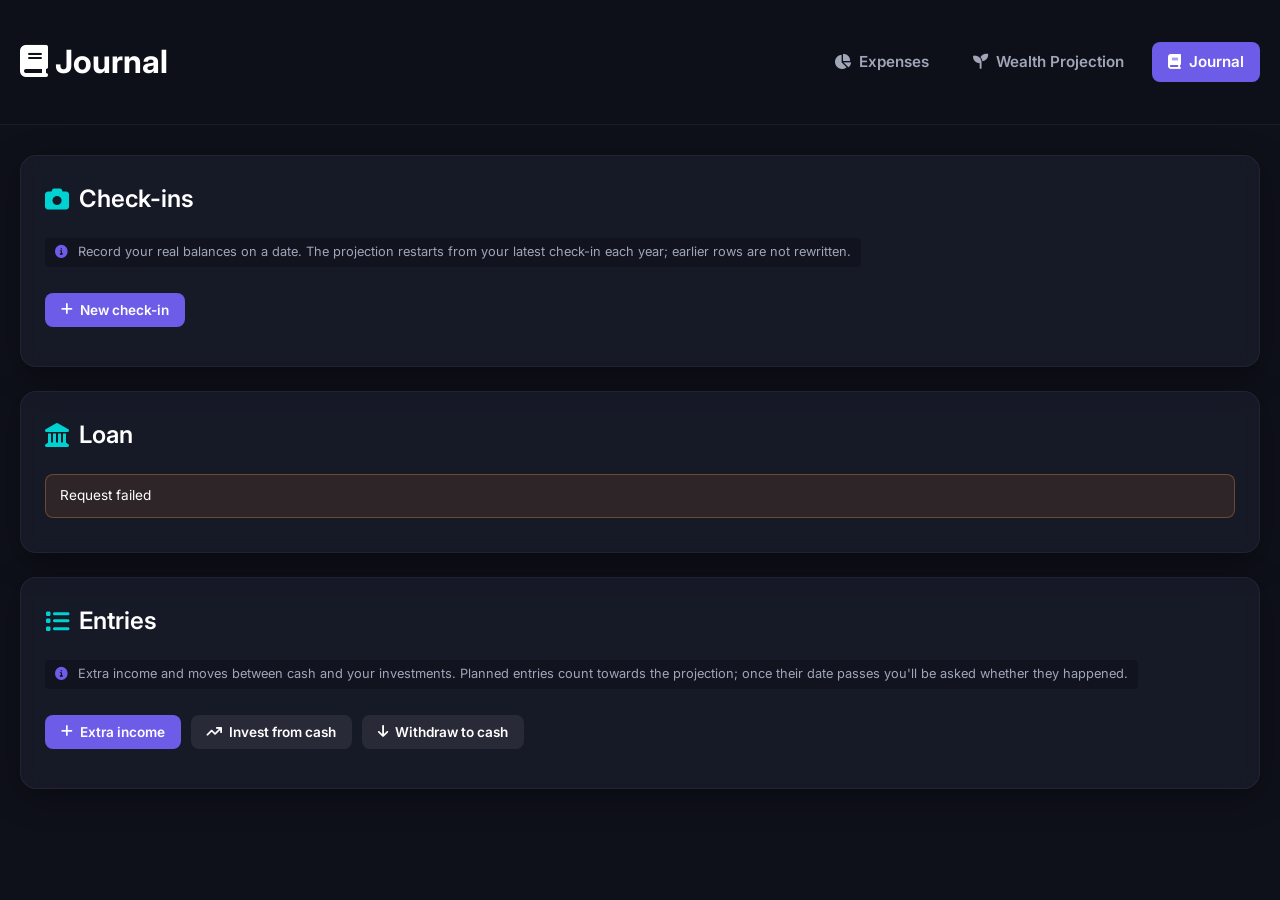
==== static/journal.html @ d1aef1f7 "feat: journal page with loan amortization, check-in anchoring and extra income Adds the Journal page" ====
<!DOCTYPE html>
<html lang="en">
<head>
    <meta charset="UTF-8">
    <meta name="viewport" content="width=device-width, initial-scale=1.0">
    <title>Journal</title>
    <link rel="preconnect" href="https://fonts.googleapis.com">
    <link rel="preconnect" href="https://fonts.gstatic.com" crossorigin>
    <link rel="stylesheet" href="https://cdnjs.cloudflare.com/ajax/libs/font-awesome/6.4.0/css/all.min.css">
    <link rel="stylesheet" href="/static/style.css">
</head>
<body>
    <header class="sticky-header">
        <div class="header-content">
            <h1><i class="fa-solid fa-book"></i> Journal</h1>
            <nav class="page-nav">
                <a href="/" class="nav-link"><i class="fa-solid fa-chart-pie"></i> Expenses</a>
                <a href="/projection" class="nav-link"><i class="fa-solid fa-seedling"></i> Wealth Projection</a>
                <a href="/journal" class="nav-link active"><i class="fa-solid fa-book"></i> Journal</a>
            </nav>
        </div>
    </header>

    <div class="container">
        <div class="dashboard-grid">

            <div class="card" style="grid-column: span 12;">
                <section>
                    <h2><i class="fa-solid fa-camera"></i> Check-ins</h2>
                    <div class="hint-text"><i class="fa-solid fa-circle-info"></i> Record your real balances on a date. The projection restarts from your latest check-in each year; earlier rows are not rewritten.</div>
                    <div class="section-actions">
                        <button class="btn" id="newCheckInBtn"><i class="fa-solid fa-plus"></i> New check-in</button>
                    </div>
                    <div id="checkIns" class="table-container journal-table"></div>
                </section>
            </div>

            <div class="card" style="grid-column: span 12;">
                <section>
                    <h2><i class="fa-solid fa-landmark"></i> Loan</h2>
                    <div id="loanSection"></div>
                </section>
            </div>

            <div class="card" style="grid-column: span 12;">
                <section>
                    <h2><i class="fa-solid fa-list"></i> Entries</h2>
                    <div class="hint-text"><i class="fa-solid fa-circle-info"></i> Extra income and moves between cash and your investments. Planned entries count towards the projection; once their date passes you'll be asked whether they happened.</div>
                    <div class="section-actions">
                        <button class="btn" id="addIncomeBtn"><i class="fa-solid fa-plus"></i> Extra income</button>
                        <button class="btn btn-secondary" id="investBtn"><i class="fa-solid fa-arrow-trend-up"></i> Invest from cash</button>
                        <button class="btn btn-secondary" id="withdrawBtn"><i class="fa-solid fa-arrow-down"></i> Withdraw to cash</button>
                    </div>
                    <div id="entries" class="table-container journal-table"></div>
                </section>
            </div>

        </div>
    </div>

    <div id="modalOverlay" class="modal-overlay">
        <div class="modal" id="modal"></div>
    </div>

    <script src="/static/html-utils.js"></script>
    <script src="/static/journal.js"></script>
</body>
</html>
---- static/style.css ----
@import url('https://fonts.googleapis.com/css2?family=Inter:wght@300;400;500;600;700;800&display=swap');

:root {
    --bg-primary: #0f111a;
    --bg-secondary: #1a1d2d;
    --bg-card: rgba(26, 29, 45, 0.7);
    --text-main: #ffffff;
    --text-muted: #a0a5b8;
    --accent: #6c5ce7;
    --accent-glow: rgba(108, 92, 231, 0.4);
    --accent-secondary: #00d2d3;
    --border-color: rgba(255, 255, 255, 0.08);
    --card-shadow: 0 8px 32px 0 rgba(0, 0, 0, 0.37);
    --glass-border: 1px solid rgba(255, 255, 255, 0.05);
}

body {
    font-family: 'Inter', sans-serif;
    background-color: var(--bg-primary);
    color: var(--text-main);
    margin: 0;
    padding: 0;
    overflow-x: hidden;
    line-height: 1.6;
}

/* Scrollbar styling */
::-webkit-scrollbar {
    width: 8px;
}
::-webkit-scrollbar-track {
    background: var(--bg-primary);
}
::-webkit-scrollbar-thumb {
    background: var(--bg-secondary);
    border-radius: 4px;
}
::-webkit-scrollbar-thumb:hover {
    background: var(--accent);
}

/* Sticky Header with Frosted Glass */
.sticky-header {
    position: sticky;
    top: 0;
    background: rgba(15, 17, 26, 0.85);
    backdrop-filter: blur(16px);
    -webkit-backdrop-filter: blur(16px);
    z-index: 100;
    border-bottom: var(--glass-border);
    padding: 15px 0;
    transition: all 0.3s ease;
}

.header-content {
    max-width: 1400px;
    margin: 0 auto;
    padding: 0 20px;
    display: flex;
    align-items: center;
    justify-content: space-between;
    flex-wrap: wrap;
    gap: 20px;
}

#groupName {
    margin: 0;
    font-size: 2.2em;
    font-weight: 800;
    letter-spacing: -0.5px;
    background: linear-gradient(135deg, #fff 0%, #a0a5b8 100%);
    -webkit-background-clip: text;
    -webkit-text-fill-color: transparent;
    display: flex;
    align-items: center;
    gap: 12px;
}

/* Stats Cards in Header */
#quickStats {
    display: flex;
    gap: 16px;
    justify-content: center;
    flex-wrap: wrap;
}

.stat-card {
    background: var(--bg-secondary);
    border: var(--glass-border);
    border-radius: 12px;
    padding: 12px 24px;
    box-shadow: 0 4px 15px rgba(0,0,0,0.2);
    display: flex;
    flex-direction: column;
    align-items: center;
    justify-content: center;
    min-width: 140px;
    transition: transform 0.3s ease, box-shadow 0.3s ease;
}

.stat-card:hover {
    transform: translateY(-3px);
    box-shadow: 0 8px 25px rgba(0,0,0,0.4), 0 0 15px var(--accent-glow);
    border-color: rgba(108, 92, 231, 0.3);
}

.stat-card span {
    font-size: 0.85em;
    text-transform: uppercase;
    letter-spacing: 1px;
    color: var(--text-muted);
    margin-bottom: 4px;
    font-weight: 600;
}

.stat-card strong, .stat-card b {
    font-size: 1.4em;
    font-weight: 700;
    color: var(--accent-secondary);
}

.container {
    max-width: 1400px;
    margin: 30px auto;
    padding: 0 20px;
}

/* Dashboard Grid Layout */
.dashboard-grid {
    display: grid;
    grid-template-columns: repeat(12, 1fr);
    grid-auto-rows: minmax(auto, auto);
    gap: 24px;
}

/* Glassmorphism Cards */
.card {
    background: var(--bg-card);
    backdrop-filter: blur(8px);
    -webkit-backdrop-filter: blur(8px);
    border: var(--glass-border);
    border-radius: 16px;
    box-shadow: var(--card-shadow);
    padding: 24px;
    transition: transform 0.3s ease, border-color 0.3s ease;
    animation: fadeIn 0.6s ease-out backwards;
}

.card:hover {
    border-color: rgba(255, 255, 255, 0.15);
    box-shadow: 0 12px 40px 0 rgba(0, 0, 0, 0.45);
}

@keyframes fadeIn {
    from { opacity: 0; transform: translateY(20px); }
    to { opacity: 1; transform: translateY(0); }
}

/* Staggered animation delays for cards */
.card:nth-child(1) { animation-delay: 0.1s; }
.card:nth-child(2) { animation-delay: 0.2s; }
.card:nth-child(3) { animation-delay: 0.3s; }
.card:nth-child(4) { animation-delay: 0.4s; }
.card:nth-child(5) { animation-delay: 0.5s; }
.card:nth-child(6) { animation-delay: 0.6s; }

/* Grid Placing */
#filters-section { grid-column: span 12; }
#trend-card { grid-column: span 8; }
#prediction-card { grid-column: span 4; }
#category-cumulative-card { grid-column: span 6; }
#monthwise-card { grid-column: span 6; }
#recurring-card { grid-column: span 12; }

@media (max-width: 1100px) {
    #trend-card, #prediction-card, #category-cumulative-card, #monthwise-card {
        grid-column: span 12;
    }
}

h2, h3 {
    color: #fff;
    margin-top: 0;
    margin-bottom: 20px;
    font-weight: 600;
    display: flex;
    align-items: center;
    gap: 10px;
}

h2 i, h3 i {
    color: var(--accent-secondary);
}

canvas {
    width: 100% !important;
    max-height: 400px;
    cursor: pointer; /* To show it's clickable for deep dives */
}

/* Filters Section Styling - Modern */
#filters-section {
    padding: 20px 30px;
    display: flex;
    justify-content: space-between;
    align-items: center;
    flex-wrap: wrap;
    gap: 20px;
    background: linear-gradient(145deg, var(--bg-card), rgba(15, 17, 26, 0.6));
    border-left: 4px solid var(--accent);
}

.filter-heading {
    margin: 0;
    font-size: 1.4em;
    background: transparent;
    -webkit-text-fill-color: var(--text-main);
}

.filter-row {
    display: flex;
    flex-wrap: wrap;
    gap: 20px;
    flex: 1;
    justify-content: flex-end;
}

.filter-group {
    display: flex;
    flex-direction: column;
    gap: 6px;
}

.filter-group-title {
    font-size: 0.85em;
    color: var(--text-muted);
    font-weight: 600;
    text-transform: uppercase;
    letter-spacing: 0.5px;
}

.filter-controls {
    display: flex;
    gap: 8px;
}

select, input[type="number"] {
    background: rgba(0, 0, 0, 0.2);
    border: 1px solid var(--border-color);
    color: var(--text-main);
    padding: 10px 14px;
    border-radius: 8px;
    font-family: inherit;
    font-size: 0.95em;
    outline: none;
    transition: all 0.3s ease;
    cursor: pointer;
    appearance: none; /* remove default arrow */
    background-image: url("data:image/svg+xml;charset=US-ASCII,%3Csvg%20xmlns%3D%22http%3A%2F%2Fwww.w3.org%2F2000%2Fsvg%22%20width%3D%22292.4%22%20height%3D%22292.4%22%3E%3Cpath%20fill%3D%22%23a0a5b8%22%20d%3D%22M287%2069.4a17.6%2017.6%200%200%200-13-5.4H18.4c-5%200-9.3%201.8-12.9%205.4A17.6%2017.6%200%200%200%200%2082.2c0%205%201.8%209.3%205.4%2012.9l128%20127.9c3.6%203.6%207.8%205.4%2012.8%205.4s9.2-1.8%2012.8-5.4L287%2095c3.5-3.5%205.4-7.8%205.4-12.8%200-5-1.9-9.2-5.5-12.8z%22%2F%3E%3C%2Fsvg%3E");
    background-repeat: no-repeat;
    background-position: right 12px top 50%;
    background-size: 10px auto;
    padding-right: 32px;
}

select:hover, input[type="number"]:hover {
    border-color: rgba(255, 255, 255, 0.2);
    background-color: rgba(0, 0, 0, 0.3);
}

select:focus, input[type="number"]:focus {
    border-color: var(--accent);
    box-shadow: 0 0 0 2px var(--accent-glow);
}

select option {
    background: var(--bg-secondary);
    color: var(--text-main);
}

input[type="number"] {
    background-image: none;
    padding-right: 14px;
}

/* Tables */
.table-container {
    overflow-x: auto;
    margin-top: 15px;
}

table {
    width: 100%;
    border-collapse: separate;
    border-spacing: 0 8px;
}

th, td {
    padding: 14px 16px;
    text-align: left;
}

th {
    color: var(--text-muted);
    font-size: 0.85em;
    text-transform: uppercase;
    letter-spacing: 1px;
    border-bottom: 1px solid var(--border-color);
}

tr tbody {
    transition: all 0.3s ease;
}

tbody tr {
    background: rgba(255, 255, 255, 0.02);
    transition: transform 0.2s ease, background 0.2s ease;
}

tbody tr td:first-child { border-top-left-radius: 8px; border-bottom-left-radius: 8px; }
tbody tr td:last-child { border-top-right-radius: 8px; border-bottom-right-radius: 8px; }

tbody tr:hover {
    background: rgba(255, 255, 255, 0.06);
    transform: scale(1.01);
}

/* Category Icons */
td i {
    color: var(--accent-secondary);
    width: 24px;
    text-align: center;
}

/* Tooltip/Reset Hint */
.hint-text {
    font-size: 0.8em;
    color: var(--text-muted);
    margin-top: -10px;
    margin-bottom: 20px;
    display: inline-block;
    padding: 4px 10px;
    background: rgba(0,0,0,0.2);
    border-radius: 4px;
}

.hint-text i {
    margin-right: 6px;
    color: var(--accent);
}

/* Utility classes */
.flex-row { display: flex; align-items: center; gap: 10px; }
.badge {
    background: var(--accent-glow);
    color: #fff;
    padding: 4px 10px;
    border-radius: 20px;
    font-size: 0.8em;
    font-weight: 600;
}

/* Deep dive visual cue for canvas */
.chart-container {
    position: relative;
}
.chart-container::after {
    content: "👆 Click on a bar/line to deep dive";
    position: absolute;
    bottom: -25px;
    right: 0;
    font-size: 0.75em;
    color: var(--text-muted);
    opacity: 0.5;
    transition: opacity 0.3s;
}
.chart-container:hover::after {
    opacity: 1;
}

/* Page navigation */
.page-nav {
    display: flex;
    gap: 12px;
}

.nav-link {
    color: var(--text-muted);
    text-decoration: none;
    padding: 8px 16px;
    border-radius: 8px;
    font-weight: 600;
    font-size: 0.95em;
    transition: all 0.3s ease;
    display: flex;
    align-items: center;
    gap: 8px;
}

.nav-link:hover {
    color: #fff;
    background: rgba(255, 255, 255, 0.06);
}

.nav-link.active {
    color: #fff;
    background: var(--accent);
}

/* Assumptions form */
.assumptions-form fieldset {
    border: 1px solid var(--border-color);
    border-radius: 12px;
    padding: 16px 20px 20px;
    margin-bottom: 20px;
    display: grid;
    grid-template-columns: repeat(auto-fill, minmax(220px, 1fr));
    gap: 16px;
}

.assumptions-form legend {
    padding: 0 8px;
    color: var(--accent-secondary);
    font-weight: 600;
    text-transform: uppercase;
    font-size: 0.85em;
    letter-spacing: 0.5px;
}

.form-field {
    display: flex;
    flex-direction: column;
    gap: 6px;
}

.form-field label {
    font-size: 0.8em;
    color: var(--text-muted);
    font-weight: 600;
}

.form-field input {
    background: rgba(0, 0, 0, 0.2);
    border: 1px solid var(--border-color);
    color: var(--text-main);
    padding: 10px 12px;
    border-radius: 8px;
    font-family: inherit;
    font-size: 0.95em;
    outline: none;
    transition: all 0.3s ease;
}

.form-field input:focus {
    border-color: var(--accent);
    box-shadow: 0 0 0 2px var(--accent-glow);
}

.form-actions {
    display: flex;
    align-items: center;
    gap: 14px;
}

.form-actions button, .extra-income-form button {
    background: var(--accent);
    color: #fff;
    border: none;
    padding: 12px 22px;
    border-radius: 8px;
    font-weight: 600;
    cursor: pointer;
    display: flex;
    align-items: center;
    gap: 8px;
    transition: all 0.3s ease;
}

.form-actions button:hover, .extra-income-form button:hover {
    background: #5a4bd6;
    box-shadow: 0 4px 15px var(--accent-glow);
}

.save-status {
    font-size: 0.85em;
    color: var(--accent-secondary);
}

/* Extra income form */
.extra-income-form {
    display: flex;
    gap: 12px;
    flex-wrap: wrap;
    margin-bottom: 16px;
}

.extra-income-form input {
    background: rgba(0, 0, 0, 0.2);
    border: 1px solid var(--border-color);
    color: var(--text-main);
    padding: 10px 12px;
    border-radius: 8px;
    font-family: inherit;
}

.extra-income-form input[type="text"] {
    flex: 1;
    min-width: 160px;
}

.extra-income-form select {
    min-width: 110px;
}

.form-field select {
    width: 100%;
}

/* Dense projection table */
.dense-table table {
    font-size: 0.82em;
    border-spacing: 0 4px;
}

.dense-table th, .dense-table td {
    padding: 8px 10px;
    white-space: nowrap;
}

/* Milestone years get a badge on the Year cell instead of a full-row tint,
   since the row's other cells now carry their own column-group tinting. */
.dense-table tr.milestone-row td:first-child {
    background: var(--accent) !important;
    color: #fff;
    font-weight: 700;
}

/* Column-group tinting: lets the Expense/Income/Cash Flow/Equity/Debt
   sections read as distinct vertical bands down the table. */
.dense-table .col-group-expense { background: rgba(255, 107, 107, 0.08); }
.dense-table .col-group-income { background: rgba(0, 210, 211, 0.07); }
.dense-table .col-group-cashflow { background: rgba(255, 206, 86, 0.07); }
.dense-table .col-group-equity { background: rgba(108, 92, 231, 0.12); }
.dense-table .col-group-debt { background: rgba(255, 159, 64, 0.09); }
.dense-table .col-group-total { background: rgba(255, 255, 255, 0.06); }

.dense-table .group-header-cell {
    text-align: center;
    font-size: 0.75em;
    text-transform: uppercase;
    letter-spacing: 1px;
    color: var(--text-main);
    font-weight: 700;
    padding: 10px 10px 6px;
}

.dense-table thead tr.group-header-row th {
    border-bottom: none;
}

.delete-row-btn {
    background: transparent;
    border: none;
    color: #ff6b6b;
    cursor: pointer;
    font-size: 1em;
}

/* Floating action button to open the assumptions drawer */
.fab-btn {
    position: fixed;
    bottom: 30px;
    right: 30px;
    background: var(--accent);
    color: #fff;
    border: none;
    width: 56px;
    height: 56px;
    border-radius: 50%;
    font-size: 1.3em;
    cursor: pointer;
    box-shadow: 0 8px 25px rgba(0, 0, 0, 0.4), 0 0 15px var(--accent-glow);
    z-index: 150;
    display: flex;
    align-items: center;
    justify-content: center;
    transition: transform 0.3s ease, box-shadow 0.3s ease;
}

.fab-btn:hover {
    transform: scale(1.08);
    box-shadow: 0 10px 30px rgba(0, 0, 0, 0.5), 0 0 20px var(--accent-glow);
}

/* Right-hand drawer for Assumptions & Extra Income */
.drawer-overlay {
    position: fixed;
    inset: 0;
    background: rgba(0, 0, 0, 0.55);
    backdrop-filter: blur(2px);
    opacity: 0;
    pointer-events: none;
    transition: opacity 0.3s ease;
    z-index: 200;
}

.drawer-overlay.open {
    opacity: 1;
    pointer-events: auto;
}

.drawer {
    position: fixed;
    top: 0;
    right: 0;
    height: 100vh;
    width: min(480px, 92vw);
    background: var(--bg-secondary);
    border-left: var(--glass-border);
    box-shadow: -8px 0 40px rgba(0, 0, 0, 0.5);
    transform: translateX(100%);
    transition: transform 0.35s ease;
    z-index: 201;
    overflow-y: auto;
    padding: 24px;
}

.drawer.open {
    transform: translateX(0);
}

.drawer-header {
    display: flex;
    align-items: center;
    justify-content: space-between;
    margin-bottom: 12px;
}

.drawer-header h2 {
    margin: 0;
}

.drawer-close-btn {
    background: transparent;
    border: none;
    color: var(--text-muted);
    font-size: 1.4em;
    cursor: pointer;
    transition: color 0.2s ease;
    line-height: 1;
}

.drawer-close-btn:hover {
    color: #fff;
}

.drawer-divider {
    border: none;
    border-top: 1px solid var(--border-color);
    margin: 28px 0 20px;
}

/* Inside the narrower drawer, stack form fields in a single column */
.drawer .assumptions-form fieldset {
    grid-template-columns: 1fr;
}

.drawer .extra-income-form {
    flex-direction: column;
}

.drawer .extra-income-form input[type="text"] {
    min-width: 0;
}

/* --- Projection: actual vs forecast month sub-rows --- */
.dense-table .year-toggle {
    cursor: pointer;
    user-select: none;
}
.dense-table .year-toggle .chevron {
    display: inline-block;
    width: 1em;
    transition: transform 0.15s ease;
}
.dense-table .year-toggle.expanded .chevron {
    transform: rotate(90deg);
}
.dense-table .source-badge {
    margin-left: 6px;
    padding: 1px 6px;
    border-radius: 8px;
    font-size: 0.65rem;
    font-weight: 600;
    text-transform: uppercase;
    letter-spacing: 0.03em;
}
.dense-table .source-badge.source-actual { background: rgba(0, 210, 211, 0.2); color: #00d2d3; }
.dense-table .source-badge.source-blended { background: rgba(108, 92, 231, 0.25); color: #a99cff; }
.dense-table .source-badge.source-gap { background: rgba(255, 159, 64, 0.2); color: #ff9f40; }

.dense-table tr.month-row td { font-size: 0.85em; }
.dense-table tr.month-row td:first-child { padding-left: 1.6em; }
.dense-table tr.month-row.month-actual td { color: #00d2d3; font-weight: 600; }
.dense-table tr.month-row.month-in-progress td {
    color: #a99cff;
    font-style: italic;
    border-top: 1px dashed rgba(169, 156, 255, 0.5);
    border-bottom: 1px dashed rgba(169, 156, 255, 0.5);
}
.dense-table tr.month-row.month-forecast td { color: var(--text-muted); }
.dense-table tr.month-row.month-no-data td {
    color: #ff9f40;
    background: repeating-linear-gradient(135deg, rgba(255, 159, 64, 0.14) 0 6px, transparent 6px 12px);
}
.dense-table tr.month-row.hidden { display: none; }

.status-legend {
    display: flex;
    flex-wrap: wrap;
    gap: 14px;
    margin: 8px 0 12px;
    font-size: 0.8rem;
    color: var(--text-muted);
}
.status-legend .swatch {
    display: inline-block;
    width: 10px;
    height: 10px;
    margin-right: 5px;
    border-radius: 2px;
    vertical-align: middle;
}

/* --- Projection: loan columns, check-in badge --- */
.dense-table .col-group-loan { background: rgba(255, 99, 132, 0.09); }
.dense-table .source-badge.source-checkin { background: rgba(255, 206, 86, 0.2); color: #ffce56; }

/* --- Journal page --- */
.btn {
    background: var(--accent);
    color: #fff;
    border: none;
    padding: 9px 16px;
    border-radius: 8px;
    font-family: inherit;
    font-weight: 600;
    font-size: 0.85rem;
    cursor: pointer;
    display: inline-flex;
    align-items: center;
    gap: 7px;
    transition: all 0.2s ease;
}
.btn:hover { background: #5a4bd6; box-shadow: 0 4px 15px var(--accent-glow); }
.btn.btn-secondary { background: rgba(255, 255, 255, 0.08); }
.btn.btn-secondary:hover { background: rgba(255, 255, 255, 0.14); box-shadow: none; }
.btn-link {
    background: none;
    border: none;
    color: var(--text-muted);
    cursor: pointer;
    font-family: inherit;
    font-size: 0.8rem;
    padding: 2px 6px;
}
.btn-link:hover { color: #ff6b6b; }
.btn-link.confirm:hover { color: var(--accent-secondary); }

.section-actions { display: flex; flex-wrap: wrap; gap: 10px; margin: 6px 0 14px; }

.stat-grid {
    display: grid;
    grid-template-columns: repeat(auto-fit, minmax(160px, 1fr));
    gap: 12px;
    margin: 10px 0 16px;
}
.stat {
    background: rgba(0, 0, 0, 0.2);
    border: 1px solid var(--border-color);
    border-radius: 10px;
    padding: 12px 14px;
}
.stat .stat-label { font-size: 0.72rem; color: var(--text-muted); text-transform: uppercase; letter-spacing: 0.04em; }
.stat .stat-value { font-size: 1.25rem; font-weight: 700; margin-top: 2px; }

.journal-table table { border-spacing: 0 4px; }
.journal-table th, .journal-table td { padding: 8px 12px; font-size: 0.85rem; }
.journal-table .num { text-align: right; font-variant-numeric: tabular-nums; }
.journal-table tr.estimated td { color: var(--text-muted); font-style: italic; }
.journal-table tr.needs-confirmation td { background: rgba(255, 159, 64, 0.12); }

.tag {
    display: inline-block;
    padding: 1px 8px;
    border-radius: 8px;
    font-size: 0.7rem;
    font-weight: 600;
    background: rgba(255, 255, 255, 0.08);
    color: var(--text-muted);
}
.tag.tag-planned { background: rgba(169, 156, 255, 0.2); color: #a99cff; }
.tag.tag-received { background: rgba(0, 210, 211, 0.2); color: #00d2d3; }
.tag.tag-approx { background: rgba(255, 159, 64, 0.2); color: #ff9f40; }

.notice {
    padding: 10px 14px;
    margin: 10px 0;
    border-radius: 8px;
    font-size: 0.85rem;
    background: rgba(255, 159, 64, 0.1);
    border: 1px solid rgba(255, 159, 64, 0.3);
}
.notice.info { background: rgba(108, 92, 231, 0.12); border-color: rgba(108, 92, 231, 0.35); }

.modal-overlay {
    position: fixed;
    inset: 0;
    background: rgba(0, 0, 0, 0.6);
    backdrop-filter: blur(2px);
    display: none;
    align-items: center;
    justify-content: center;
    z-index: 300;
}
.modal-overlay.open { display: flex; }
.modal {
    background: var(--bg-secondary);
    border: var(--glass-border);
    border-radius: 14px;
    box-shadow: var(--card-shadow);
    padding: 22px 24px;
    width: min(460px, 94vw);
    max-height: 90vh;
    overflow-y: auto;
}
.modal h3 { margin: 0 0 14px; }
.modal .form-field { margin-bottom: 12px; }
.modal .form-field input[type="text"],
.modal .form-field input[type="date"],
.modal .form-field input[type="number"],
.modal .form-field select { width: 100%; box-sizing: border-box; }
.modal .form-field input[type="date"] {
    background: rgba(0, 0, 0, 0.2);
    border: 1px solid var(--border-color);
    color: var(--text-main);
    padding: 10px 12px;
    border-radius: 8px;
    font-family: inherit;
}
.modal .field-check { display: flex; align-items: center; gap: 8px; font-size: 0.85rem; margin-bottom: 12px; }
.modal-note { font-size: 0.82rem; color: var(--accent-secondary); min-height: 1.2em; margin-bottom: 10px; }
.modal-error { font-size: 0.82rem; color: #ff6b6b; min-height: 1.2em; margin-bottom: 8px; }
.modal-actions { display: flex; gap: 10px; justify-content: flex-end; }
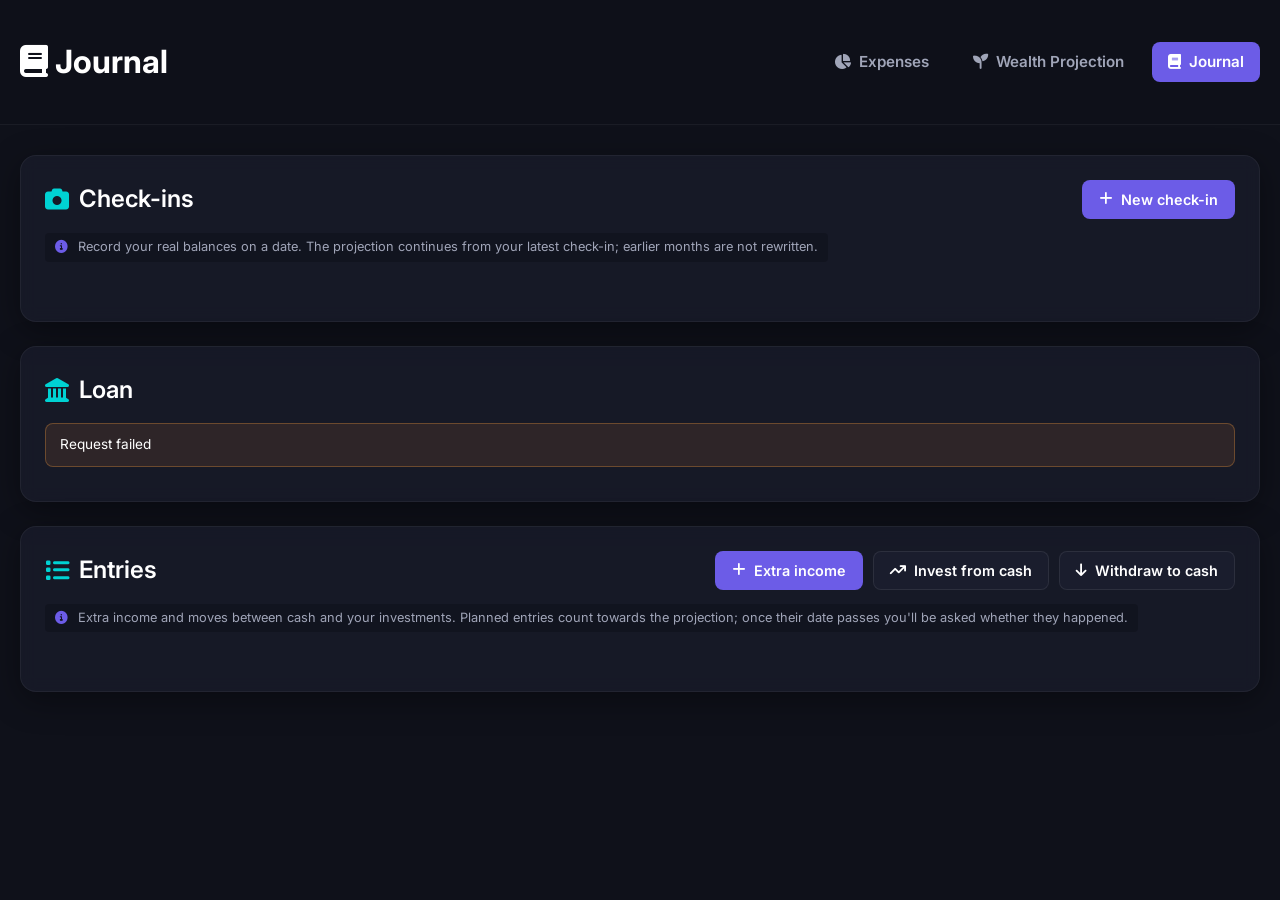
==== commit 4997968f: "feat: edit and delete on every Journal table; restore Journal/projection styles Check-ins, loan term" ====
--- a/static/journal.html
+++ b/static/journal.html
@@ -26,31 +26,38 @@
 
             <div class="card" style="grid-column: span 12;">
                 <section>
-                    <h2><i class="fa-solid fa-camera"></i> Check-ins</h2>
-                    <div class="hint-text"><i class="fa-solid fa-circle-info"></i> Record your real balances on a date. The projection restarts from your latest check-in each year; earlier rows are not rewritten.</div>
-                    <div class="section-actions">
-                        <button class="btn" id="newCheckInBtn"><i class="fa-solid fa-plus"></i> New check-in</button>
+                    <div class="card-header">
+                        <h2><i class="fa-solid fa-camera"></i> Check-ins</h2>
+                        <div class="card-actions">
+                            <button class="btn" id="newCheckInBtn"><i class="fa-solid fa-plus"></i> New check-in</button>
+                        </div>
                     </div>
+                    <div class="hint-text"><i class="fa-solid fa-circle-info"></i> Record your real balances on a date. The projection continues from your latest check-in; earlier months are not rewritten.</div>
                     <div id="checkIns" class="table-container journal-table"></div>
                 </section>
             </div>
 
             <div class="card" style="grid-column: span 12;">
                 <section>
-                    <h2><i class="fa-solid fa-landmark"></i> Loan</h2>
+                    <div class="card-header">
+                        <h2><i class="fa-solid fa-landmark"></i> Loan</h2>
+                        <div class="card-actions" id="loanActions"></div>
+                    </div>
                     <div id="loanSection"></div>
                 </section>
             </div>
 
             <div class="card" style="grid-column: span 12;">
                 <section>
-                    <h2><i class="fa-solid fa-list"></i> Entries</h2>
+                    <div class="card-header">
+                        <h2><i class="fa-solid fa-list"></i> Entries</h2>
+                        <div class="card-actions">
+                            <button class="btn" id="addIncomeBtn"><i class="fa-solid fa-plus"></i> Extra income</button>
+                            <button class="btn btn-secondary" id="investBtn"><i class="fa-solid fa-arrow-trend-up"></i> Invest from cash</button>
+                            <button class="btn btn-secondary" id="withdrawBtn"><i class="fa-solid fa-arrow-down"></i> Withdraw to cash</button>
+                        </div>
+                    </div>
                     <div class="hint-text"><i class="fa-solid fa-circle-info"></i> Extra income and moves between cash and your investments. Planned entries count towards the projection; once their date passes you'll be asked whether they happened.</div>
-                    <div class="section-actions">
-                        <button class="btn" id="addIncomeBtn"><i class="fa-solid fa-plus"></i> Extra income</button>
-                        <button class="btn btn-secondary" id="investBtn"><i class="fa-solid fa-arrow-trend-up"></i> Invest from cash</button>
-                        <button class="btn btn-secondary" id="withdrawBtn"><i class="fa-solid fa-arrow-down"></i> Withdraw to cash</button>
-                    </div>
                     <div id="entries" class="table-container journal-table"></div>
                 </section>
             </div>
--- a/static/style.css
+++ b/static/style.css
@@ -714,58 +714,126 @@
     background: repeating-linear-gradient(135deg, rgba(255, 159, 64, 0.14) 0 6px, transparent 6px 12px);
 }
 .dense-table tr.month-row.hidden { display: none; }
-
 .status-legend {
     display: flex;
     flex-wrap: wrap;
-    gap: 14px;
-    margin: 8px 0 12px;
-    font-size: 0.8rem;
-    color: var(--text-muted);
+    gap: 8px;
+    margin: 4px 0 10px;
+}
+.status-legend .legend-item {
+    display: inline-flex;
+    align-items: center;
+    gap: 7px;
+    padding: 4px 12px;
+    border-radius: 999px;
+    border: 1px solid var(--border-color);
+    background: rgba(0, 0, 0, 0.2);
+    font-size: 0.78rem;
+    font-weight: 500;
+    color: var(--text-main);
+    cursor: help;
 }
 .status-legend .swatch {
-    display: inline-block;
     width: 10px;
     height: 10px;
-    margin-right: 5px;
-    border-radius: 2px;
-    vertical-align: middle;
-}
+    border-radius: 3px;
+    flex: none;
+}
+.status-legend .swatch-actual { background: #00d2d3; }
+.status-legend .swatch-in-progress { background: transparent; border: 1.5px dashed #a99cff; }
+.status-legend .swatch-forecast { background: #a0a5b8; }
+.status-legend .swatch-no-data {
+    background: repeating-linear-gradient(135deg, #ff9f40 0 2px, transparent 2px 4px);
+    border: 1px solid #ff9f40;
+}
+.legend-note {
+    margin: 0 0 12px;
+    font-size: 0.78rem;
+    color: var(--text-muted);
+}
+
+/* --- Projection: check-in variance --- */
+.dense-table tr.month-row.month-checkin td:first-child { box-shadow: inset 3px 0 0 #ffce56; }
+.var-chip {
+    display: inline-block;
+    margin-left: 4px;
+    padding: 0 6px;
+    border-radius: 8px;
+    font-size: 0.72em;
+    font-weight: 700;
+    font-style: normal;
+    white-space: nowrap;
+}
+.var-chip.var-good { background: rgba(46, 213, 115, 0.2); color: #2ed573; }
+.var-chip.var-bad { background: rgba(255, 71, 87, 0.2); color: #ff4757; }
+.var-chip.var-flat { background: rgba(255, 255, 255, 0.08); color: var(--text-muted); }
 
 /* --- Projection: loan columns, check-in badge --- */
 .dense-table .col-group-loan { background: rgba(255, 99, 132, 0.09); }
 .dense-table .source-badge.source-checkin { background: rgba(255, 206, 86, 0.2); color: #ffce56; }
 
 /* --- Journal page --- */
+/* Card header: title left, actions right. Buttons look like the rest of the app
+   (accent primary, bordered secondary). */
+.card-header {
+    display: flex;
+    justify-content: space-between;
+    align-items: flex-start;
+    flex-wrap: wrap;
+    gap: 12px;
+    margin-bottom: 14px;
+}
+.card-header h2 { margin: 0; }
+.card-header + .hint-text { margin-top: 0; }
+.card-actions { display: flex; flex-wrap: wrap; gap: 10px; justify-content: flex-end; }
+
 .btn {
     background: var(--accent);
     color: #fff;
-    border: none;
-    padding: 9px 16px;
+    border: 1px solid transparent;
+    padding: 10px 16px;
     border-radius: 8px;
     font-family: inherit;
     font-weight: 600;
-    font-size: 0.85rem;
+    font-size: 0.9rem;
     cursor: pointer;
     display: inline-flex;
     align-items: center;
-    gap: 7px;
+    gap: 8px;
+    transition: all 0.3s ease;
+}
+.btn:hover { background: #5a4bd6; box-shadow: 0 4px 15px var(--accent-glow); }
+.btn.btn-secondary {
+    background: var(--bg-secondary);
+    border-color: var(--border-color);
+}
+.btn.btn-secondary:hover { background: var(--bg-secondary); border-color: var(--accent); box-shadow: none; }
+
+.icon-btn {
+    background: transparent;
+    border: 1px solid var(--border-color);
+    color: var(--text-muted);
+    width: 30px;
+    height: 30px;
+    border-radius: 8px;
+    cursor: pointer;
+    font-size: 0.8rem;
     transition: all 0.2s ease;
 }
-.btn:hover { background: #5a4bd6; box-shadow: 0 4px 15px var(--accent-glow); }
-.btn.btn-secondary { background: rgba(255, 255, 255, 0.08); }
-.btn.btn-secondary:hover { background: rgba(255, 255, 255, 0.14); box-shadow: none; }
+.icon-btn:hover { color: #fff; border-color: var(--accent); background: rgba(108, 92, 231, 0.2); }
+.icon-btn.danger:hover { border-color: #ff4757; background: rgba(255, 71, 87, 0.2); }
+.icon-btn:disabled { opacity: 0.35; cursor: not-allowed; pointer-events: none; }
+.row-actions { display: flex; gap: 6px; justify-content: flex-end; align-items: center; white-space: nowrap; }
 .btn-link {
     background: none;
     border: none;
-    color: var(--text-muted);
+    color: var(--accent-secondary);
     cursor: pointer;
     font-family: inherit;
     font-size: 0.8rem;
     padding: 2px 6px;
 }
-.btn-link:hover { color: #ff6b6b; }
-.btn-link.confirm:hover { color: var(--accent-secondary); }
+.btn-link:hover { text-decoration: underline; }
 
 .section-actions { display: flex; flex-wrap: wrap; gap: 10px; margin: 6px 0 14px; }
 
